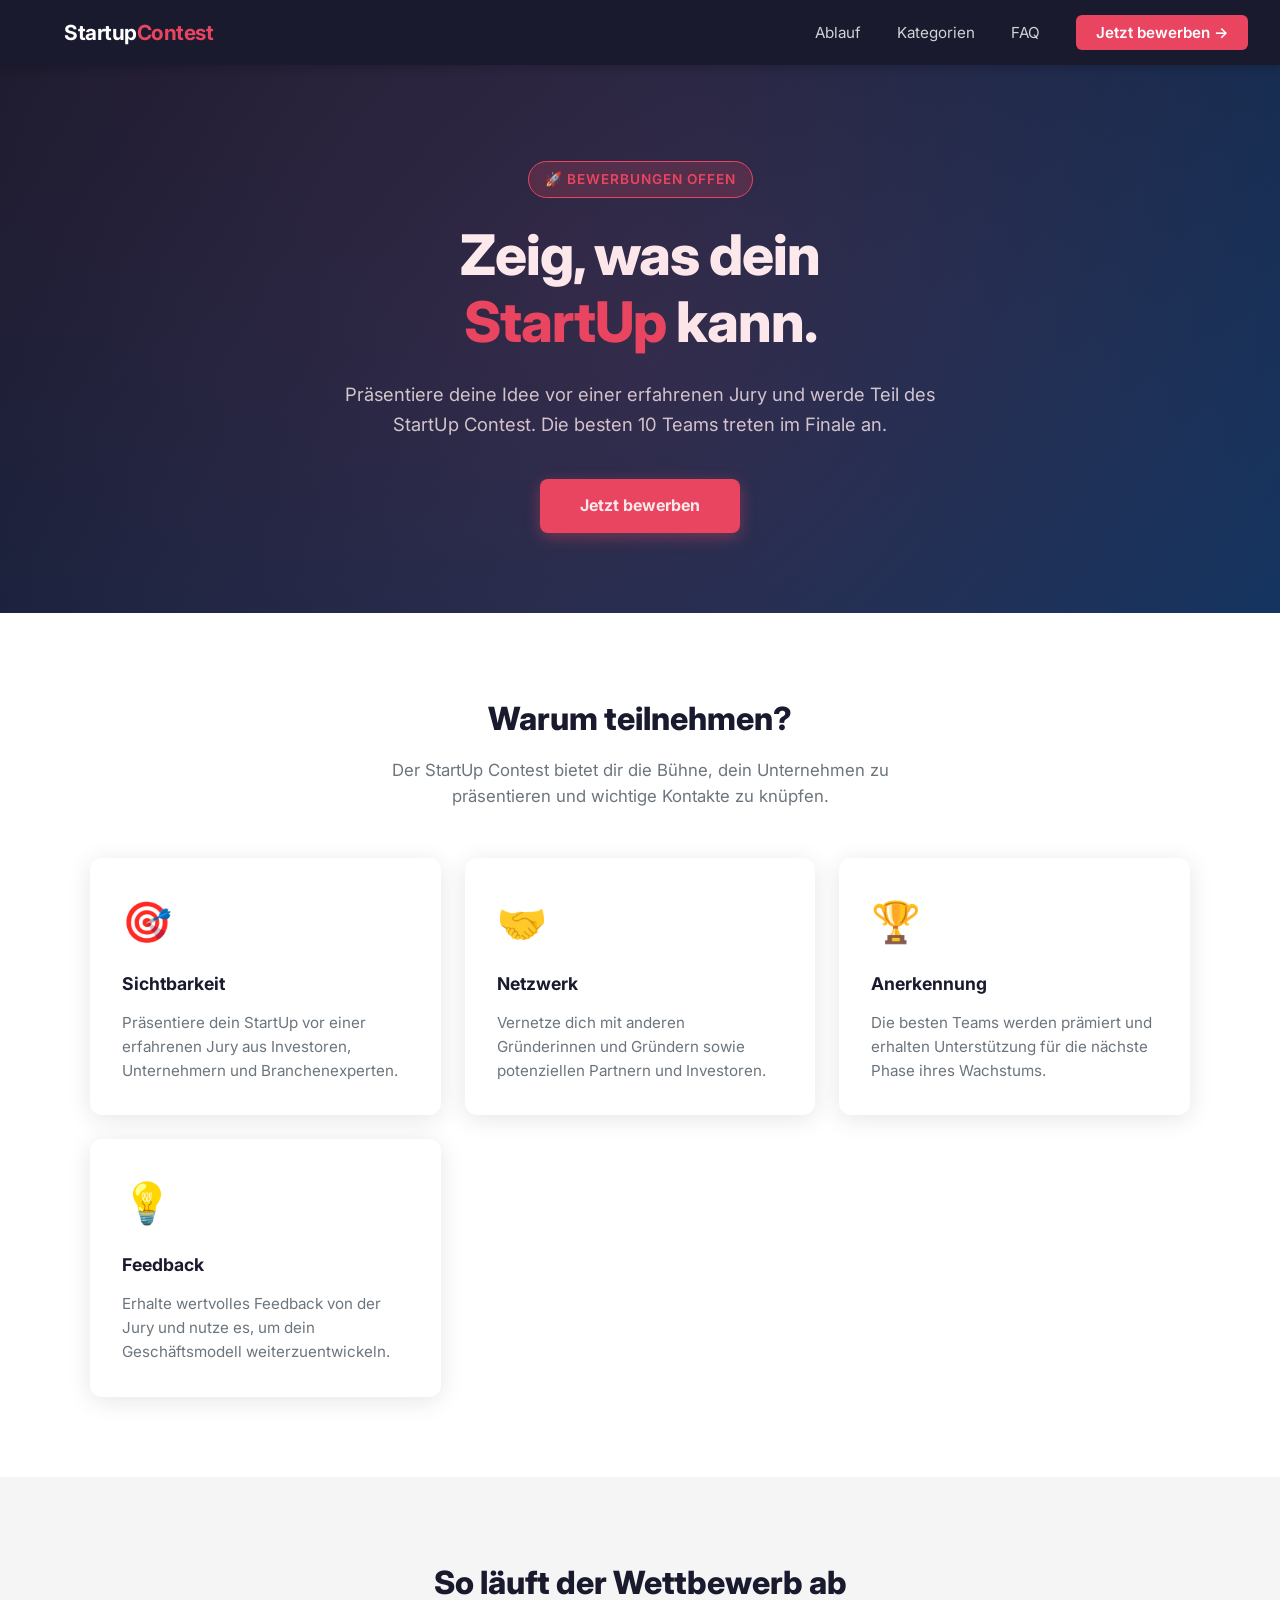
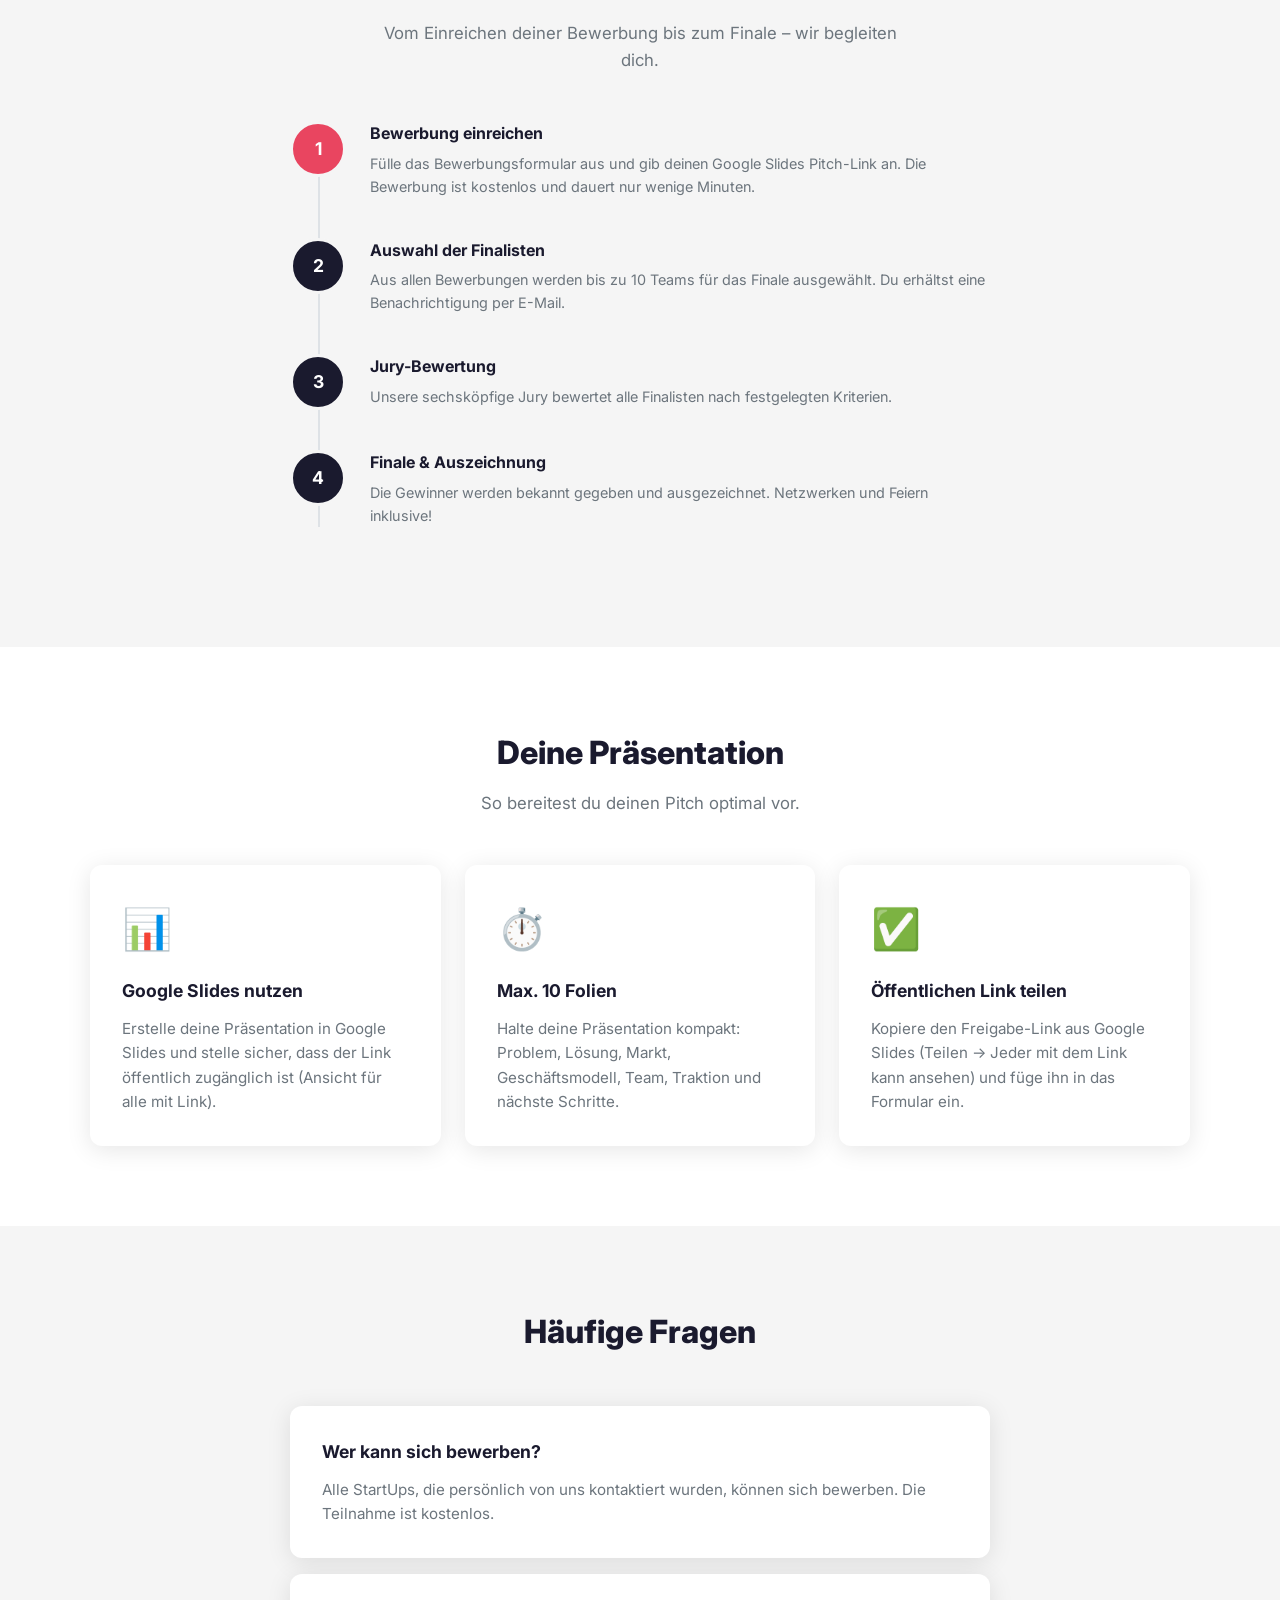
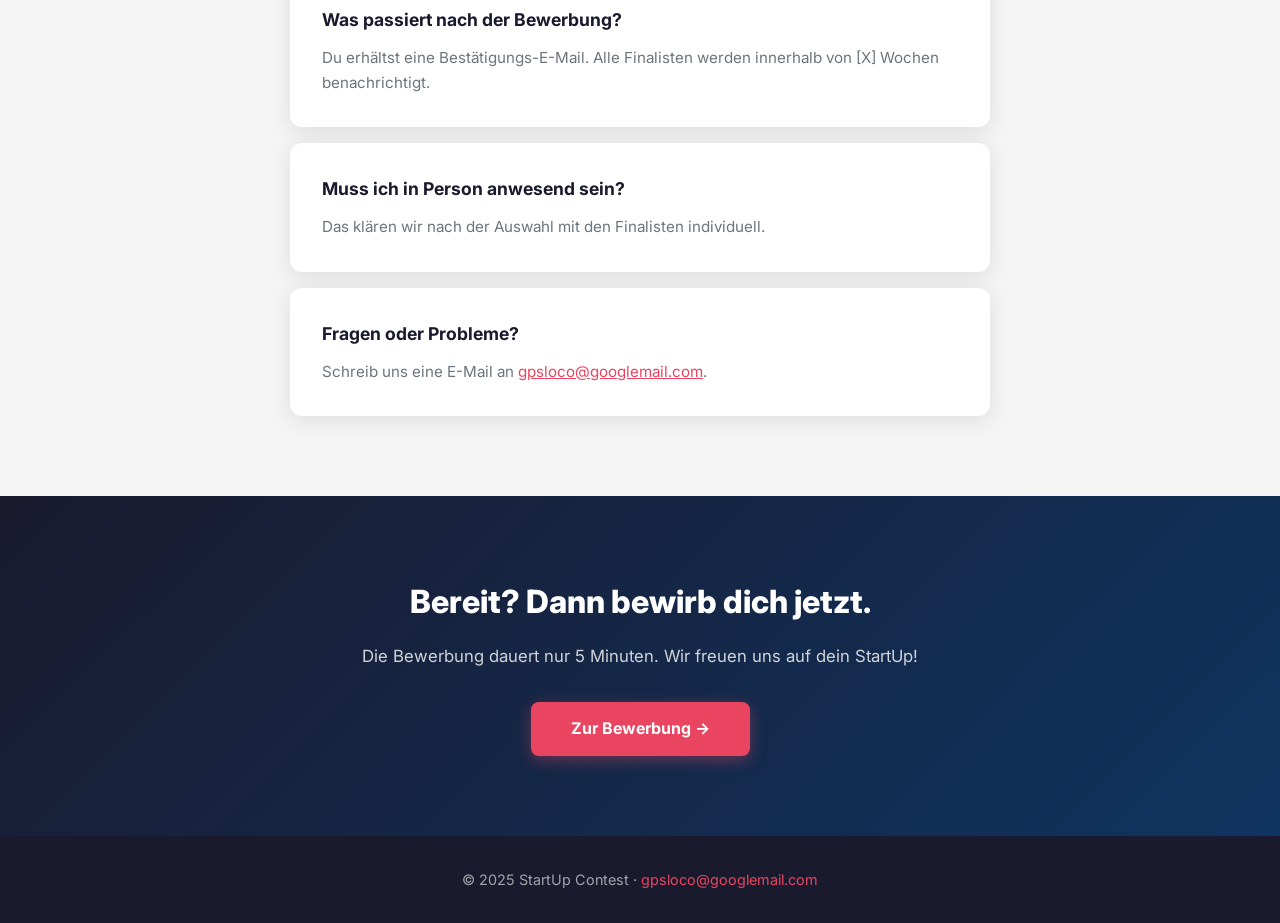
==== index.html @ a5f741df "Initial commit" ====
<!DOCTYPE html>
<html lang="de">
<head>
  <meta charset="UTF-8" />
  <meta name="viewport" content="width=device-width, initial-scale=1.0" />
  <title>StartUp Contest – Bewirb dich jetzt</title>
  <link rel="stylesheet" href="css/style.css" />
  <link rel="preconnect" href="https://fonts.googleapis.com" />
  <link href="https://fonts.googleapis.com/css2?family=Inter:wght@400;600;700;800&display=swap" rel="stylesheet" />
</head>
<body>

  <!-- Navigation -->
  <nav>
    <a href="index.html" class="logo">Startup<span>Contest</span></a>
    <div class="nav-links">
      <a href="#ablauf">Ablauf</a>
      <a href="#kriterien">Kategorien</a>
      <a href="#faq">FAQ</a>
      <a href="register.html" class="btn-nav">Jetzt bewerben →</a>
    </div>
  </nav>

  <!-- Hero -->
  <section class="hero">
    <div class="hero-badge">🚀 Bewerbungen offen</div>
    <h1>Zeig, was dein<br/><span>StartUp</span> kann.</h1>
    <p>Präsentiere deine Idee vor einer erfahrenen Jury und werde Teil des StartUp Contest. Die besten 10 Teams treten im Finale an.</p>
    <a href="register.html" class="btn-primary">Jetzt bewerben</a>
  </section>

  <!-- Was erwartet dich -->
  <section id="kriterien" style="background: var(--white);">
    <div class="container">
      <div class="section-title">
        <h2>Warum teilnehmen?</h2>
        <p>Der StartUp Contest bietet dir die Bühne, dein Unternehmen zu präsentieren und wichtige Kontakte zu knüpfen.</p>
      </div>
      <div class="cards">
        <div class="card">
          <div class="card-icon">🎯</div>
          <h3>Sichtbarkeit</h3>
          <p>Präsentiere dein StartUp vor einer erfahrenen Jury aus Investoren, Unternehmern und Branchenexperten.</p>
        </div>
        <div class="card">
          <div class="card-icon">🤝</div>
          <h3>Netzwerk</h3>
          <p>Vernetze dich mit anderen Gründerinnen und Gründern sowie potenziellen Partnern und Investoren.</p>
        </div>
        <div class="card">
          <div class="card-icon">🏆</div>
          <h3>Anerkennung</h3>
          <p>Die besten Teams werden prämiert und erhalten Unterstützung für die nächste Phase ihres Wachstums.</p>
        </div>
        <div class="card">
          <div class="card-icon">💡</div>
          <h3>Feedback</h3>
          <p>Erhalte wertvolles Feedback von der Jury und nutze es, um dein Geschäftsmodell weiterzuentwickeln.</p>
        </div>
      </div>
    </div>
  </section>

  <!-- Ablauf -->
  <section id="ablauf">
    <div class="container">
      <div class="section-title">
        <h2>So läuft der Wettbewerb ab</h2>
        <p>Vom Einreichen deiner Bewerbung bis zum Finale – wir begleiten dich.</p>
      </div>
      <div class="timeline">
        <div class="timeline-item">
          <div class="timeline-dot active">1</div>
          <div class="timeline-content">
            <h4>Bewerbung einreichen</h4>
            <p>Fülle das Bewerbungsformular aus und gib deinen Google Slides Pitch-Link an. Die Bewerbung ist kostenlos und dauert nur wenige Minuten.</p>
          </div>
        </div>
        <div class="timeline-item">
          <div class="timeline-dot">2</div>
          <div class="timeline-content">
            <h4>Auswahl der Finalisten</h4>
            <p>Aus allen Bewerbungen werden bis zu 10 Teams für das Finale ausgewählt. Du erhältst eine Benachrichtigung per E-Mail.</p>
          </div>
        </div>
        <div class="timeline-item">
          <div class="timeline-dot">3</div>
          <div class="timeline-content">
            <h4>Jury-Bewertung</h4>
            <p>Unsere sechsköpfige Jury bewertet alle Finalisten nach festgelegten Kriterien.</p>
          </div>
        </div>
        <div class="timeline-item">
          <div class="timeline-dot">4</div>
          <div class="timeline-content">
            <h4>Finale & Auszeichnung</h4>
            <p>Die Gewinner werden bekannt gegeben und ausgezeichnet. Netzwerken und Feiern inklusive!</p>
          </div>
        </div>
      </div>
    </div>
  </section>

  <!-- Präsentation Hinweis -->
  <section style="background: var(--white);">
    <div class="container">
      <div class="section-title">
        <h2>Deine Präsentation</h2>
        <p>So bereitest du deinen Pitch optimal vor.</p>
      </div>
      <div class="cards">
        <div class="card">
          <div class="card-icon">📊</div>
          <h3>Google Slides nutzen</h3>
          <p>Erstelle deine Präsentation in Google Slides und stelle sicher, dass der Link öffentlich zugänglich ist (Ansicht für alle mit Link).</p>
        </div>
        <div class="card">
          <div class="card-icon">⏱️</div>
          <h3>Max. 10 Folien</h3>
          <p>Halte deine Präsentation kompakt: Problem, Lösung, Markt, Geschäftsmodell, Team, Traktion und nächste Schritte.</p>
        </div>
        <div class="card">
          <div class="card-icon">✅</div>
          <h3>Öffentlichen Link teilen</h3>
          <p>Kopiere den Freigabe-Link aus Google Slides (Teilen → Jeder mit dem Link kann ansehen) und füge ihn in das Formular ein.</p>
        </div>
      </div>
    </div>
  </section>

  <!-- FAQ -->
  <section id="faq">
    <div class="container">
      <div class="section-title">
        <h2>Häufige Fragen</h2>
      </div>
      <div style="max-width: 700px; margin: 0 auto;">
        <div class="card" style="margin-bottom: 1rem;">
          <h3>Wer kann sich bewerben?</h3>
          <p style="margin-top: 0.5rem;">Alle StartUps, die persönlich von uns kontaktiert wurden, können sich bewerben. Die Teilnahme ist kostenlos.</p>
        </div>
        <div class="card" style="margin-bottom: 1rem;">
          <h3>Was passiert nach der Bewerbung?</h3>
          <p style="margin-top: 0.5rem;">Du erhältst eine Bestätigungs-E-Mail. Alle Finalisten werden innerhalb von [X] Wochen benachrichtigt.</p>
        </div>
        <div class="card" style="margin-bottom: 1rem;">
          <h3>Muss ich in Person anwesend sein?</h3>
          <p style="margin-top: 0.5rem;">Das klären wir nach der Auswahl mit den Finalisten individuell.</p>
        </div>
        <div class="card">
          <h3>Fragen oder Probleme?</h3>
          <p style="margin-top: 0.5rem;">Schreib uns eine E-Mail an <a href="mailto:gpsloco@googlemail.com" style="color: var(--accent);">gpsloco@googlemail.com</a>.</p>
        </div>
      </div>
    </div>
  </section>

  <!-- CTA -->
  <section class="cta-section">
    <div class="container">
      <h2>Bereit? Dann bewirb dich jetzt.</h2>
      <p>Die Bewerbung dauert nur 5 Minuten. Wir freuen uns auf dein StartUp!</p>
      <a href="register.html" class="btn-primary">Zur Bewerbung →</a>
    </div>
  </section>

  <!-- Footer -->
  <footer>
    <p>© 2025 StartUp Contest · <a href="mailto:gpsloco@googlemail.com">gpsloco@googlemail.com</a></p>
  </footer>

</body>
</html>
---- css/style.css ----
/* =============================================
   StartUp Contest – Global Styles
   ============================================= */

:root {
  --primary: #1a1a2e;
  --accent: #e94560;
  --accent2: #0f3460;
  --light: #f5f5f5;
  --white: #ffffff;
  --gray: #6c757d;
  --border: #dee2e6;
  --success: #28a745;
  --font: 'Inter', -apple-system, BlinkMacSystemFont, sans-serif;
  --radius: 12px;
  --shadow: 0 4px 24px rgba(0,0,0,0.10);
}

* { box-sizing: border-box; margin: 0; padding: 0; }

body {
  font-family: var(--font);
  background: var(--light);
  color: var(--primary);
  line-height: 1.6;
}

/* ── Navigation ── */
nav {
  background: var(--primary);
  padding: 1rem 2rem;
  display: flex;
  justify-content: space-between;
  align-items: center;
  position: sticky;
  top: 0;
  z-index: 100;
  box-shadow: 0 2px 10px rgba(0,0,0,0.2);
}

nav .logo {
  color: var(--white);
  font-size: 1.3rem;
  font-weight: 700;
  text-decoration: none;
  letter-spacing: -0.5px;
}

nav .logo span { color: var(--accent); }

nav a {
  color: rgba(255,255,255,0.8);
  text-decoration: none;
  margin-left: 2rem;
  font-size: 0.95rem;
  transition: color 0.2s;
}

nav a:hover { color: var(--accent); }

.btn-nav {
  background: var(--accent);
  color: var(--white) !important;
  padding: 0.5rem 1.25rem;
  border-radius: 6px;
  font-weight: 600;
}

.btn-nav:hover { background: #c73652; }

/* ── Hero ── */
.hero {
  background: linear-gradient(135deg, var(--primary) 0%, var(--accent2) 100%);
  color: var(--white);
  padding: 6rem 2rem 5rem;
  text-align: center;
  position: relative;
  overflow: hidden;
}

.hero::before {
  content: '';
  position: absolute;
  top: -50%;
  left: -50%;
  width: 200%;
  height: 200%;
  background: radial-gradient(circle, rgba(233,69,96,0.15) 0%, transparent 60%);
  pointer-events: none;
}

.hero-badge {
  display: inline-block;
  background: rgba(233,69,96,0.2);
  border: 1px solid var(--accent);
  color: var(--accent);
  padding: 0.4rem 1rem;
  border-radius: 20px;
  font-size: 0.85rem;
  font-weight: 600;
  letter-spacing: 1px;
  text-transform: uppercase;
  margin-bottom: 1.5rem;
}

.hero h1 {
  font-size: clamp(2rem, 5vw, 3.5rem);
  font-weight: 800;
  line-height: 1.2;
  margin-bottom: 1.5rem;
  letter-spacing: -1px;
}

.hero h1 span { color: var(--accent); }

.hero p {
  font-size: 1.15rem;
  color: rgba(255,255,255,0.8);
  max-width: 600px;
  margin: 0 auto 2.5rem;
}

.btn-primary {
  display: inline-block;
  background: var(--accent);
  color: var(--white);
  padding: 0.9rem 2.5rem;
  border-radius: 8px;
  text-decoration: none;
  font-weight: 700;
  font-size: 1rem;
  transition: all 0.2s;
  box-shadow: 0 4px 15px rgba(233,69,96,0.4);
}

.btn-primary:hover {
  transform: translateY(-2px);
  box-shadow: 0 6px 20px rgba(233,69,96,0.5);
}

/* ── Sections ── */
section { padding: 5rem 2rem; }

.container { max-width: 1100px; margin: 0 auto; }

.section-title {
  text-align: center;
  margin-bottom: 3rem;
}

.section-title h2 {
  font-size: 2rem;
  font-weight: 800;
  margin-bottom: 0.75rem;
}

.section-title p {
  color: var(--gray);
  font-size: 1.05rem;
  max-width: 550px;
  margin: 0 auto;
}

/* ── Info Cards ── */
.cards {
  display: grid;
  grid-template-columns: repeat(auto-fit, minmax(280px, 1fr));
  gap: 1.5rem;
}

.card {
  background: var(--white);
  border-radius: var(--radius);
  padding: 2rem;
  box-shadow: var(--shadow);
  transition: transform 0.2s;
}

.card:hover { transform: translateY(-4px); }

.card-icon {
  font-size: 2.5rem;
  margin-bottom: 1rem;
}

.card h3 {
  font-size: 1.1rem;
  font-weight: 700;
  margin-bottom: 0.75rem;
}

.card p { color: var(--gray); font-size: 0.95rem; }

/* ── Timeline ── */
.timeline {
  max-width: 700px;
  margin: 0 auto;
  position: relative;
}

.timeline::before {
  content: '';
  position: absolute;
  left: 28px;
  top: 0;
  bottom: 0;
  width: 2px;
  background: var(--border);
}

.timeline-item {
  display: flex;
  gap: 1.5rem;
  margin-bottom: 2.5rem;
  align-items: flex-start;
}

.timeline-dot {
  width: 56px;
  height: 56px;
  min-width: 56px;
  background: var(--primary);
  color: var(--white);
  border-radius: 50%;
  display: flex;
  align-items: center;
  justify-content: center;
  font-weight: 700;
  font-size: 1.1rem;
  position: relative;
  z-index: 1;
  border: 3px solid var(--light);
}

.timeline-dot.active { background: var(--accent); }

.timeline-content h4 { font-size: 1rem; font-weight: 700; margin-bottom: 0.3rem; }
.timeline-content p { color: var(--gray); font-size: 0.9rem; }

/* ── CTA Section ── */
.cta-section {
  background: linear-gradient(135deg, var(--primary) 0%, var(--accent2) 100%);
  color: var(--white);
  text-align: center;
}

.cta-section h2 { font-size: 2rem; font-weight: 800; margin-bottom: 1rem; }
.cta-section p { color: rgba(255,255,255,0.8); margin-bottom: 2rem; font-size: 1.05rem; }

/* ── Footer ── */
footer {
  background: var(--primary);
  color: rgba(255,255,255,0.6);
  text-align: center;
  padding: 2rem;
  font-size: 0.9rem;
}

footer a { color: var(--accent); text-decoration: none; }

/* ── Form Page ── */
.form-page {
  min-height: calc(100vh - 70px);
  display: flex;
  align-items: center;
  justify-content: center;
  padding: 3rem 1rem;
}

.form-card {
  background: var(--white);
  border-radius: var(--radius);
  box-shadow: var(--shadow);
  padding: 3rem;
  width: 100%;
  max-width: 680px;
}

.form-card h2 {
  font-size: 1.6rem;
  font-weight: 800;
  margin-bottom: 0.5rem;
}

.form-card .subtitle {
  color: var(--gray);
  margin-bottom: 2rem;
  font-size: 0.95rem;
}

.form-group {
  margin-bottom: 1.5rem;
}

.form-row {
  display: grid;
  grid-template-columns: 1fr 1fr;
  gap: 1rem;
}

label {
  display: block;
  font-size: 0.9rem;
  font-weight: 600;
  margin-bottom: 0.4rem;
  color: var(--primary);
}

label .required { color: var(--accent); }

input, textarea, select {
  width: 100%;
  padding: 0.75rem 1rem;
  border: 2px solid var(--border);
  border-radius: 8px;
  font-size: 0.95rem;
  font-family: var(--font);
  transition: border-color 0.2s;
  background: #fafafa;
}

input:focus, textarea:focus, select:focus {
  outline: none;
  border-color: var(--accent);
  background: var(--white);
}

textarea { resize: vertical; min-height: 80px; }

.form-hint {
  font-size: 0.8rem;
  color: var(--gray);
  margin-top: 0.3rem;
}

.btn-submit {
  width: 100%;
  background: var(--accent);
  color: var(--white);
  border: none;
  padding: 1rem;
  border-radius: 8px;
  font-size: 1rem;
  font-weight: 700;
  cursor: pointer;
  transition: all 0.2s;
  margin-top: 0.5rem;
}

.btn-submit:hover {
  background: #c73652;
  transform: translateY(-1px);
}

.btn-submit:disabled {
  background: var(--gray);
  cursor: not-allowed;
  transform: none;
}

.success-msg {
  display: none;
  background: #d4edda;
  border: 1px solid #c3e6cb;
  color: #155724;
  padding: 1.5rem;
  border-radius: 8px;
  text-align: center;
  margin-top: 1rem;
}

.success-msg h3 { margin-bottom: 0.5rem; }

.divider {
  border: none;
  border-top: 1px solid var(--border);
  margin: 2rem 0;
}

/* ── Responsive ── */
@media (max-width: 600px) {
  .form-row { grid-template-columns: 1fr; }
  .form-card { padding: 2rem 1.5rem; }
  nav .nav-links { display: none; }
}
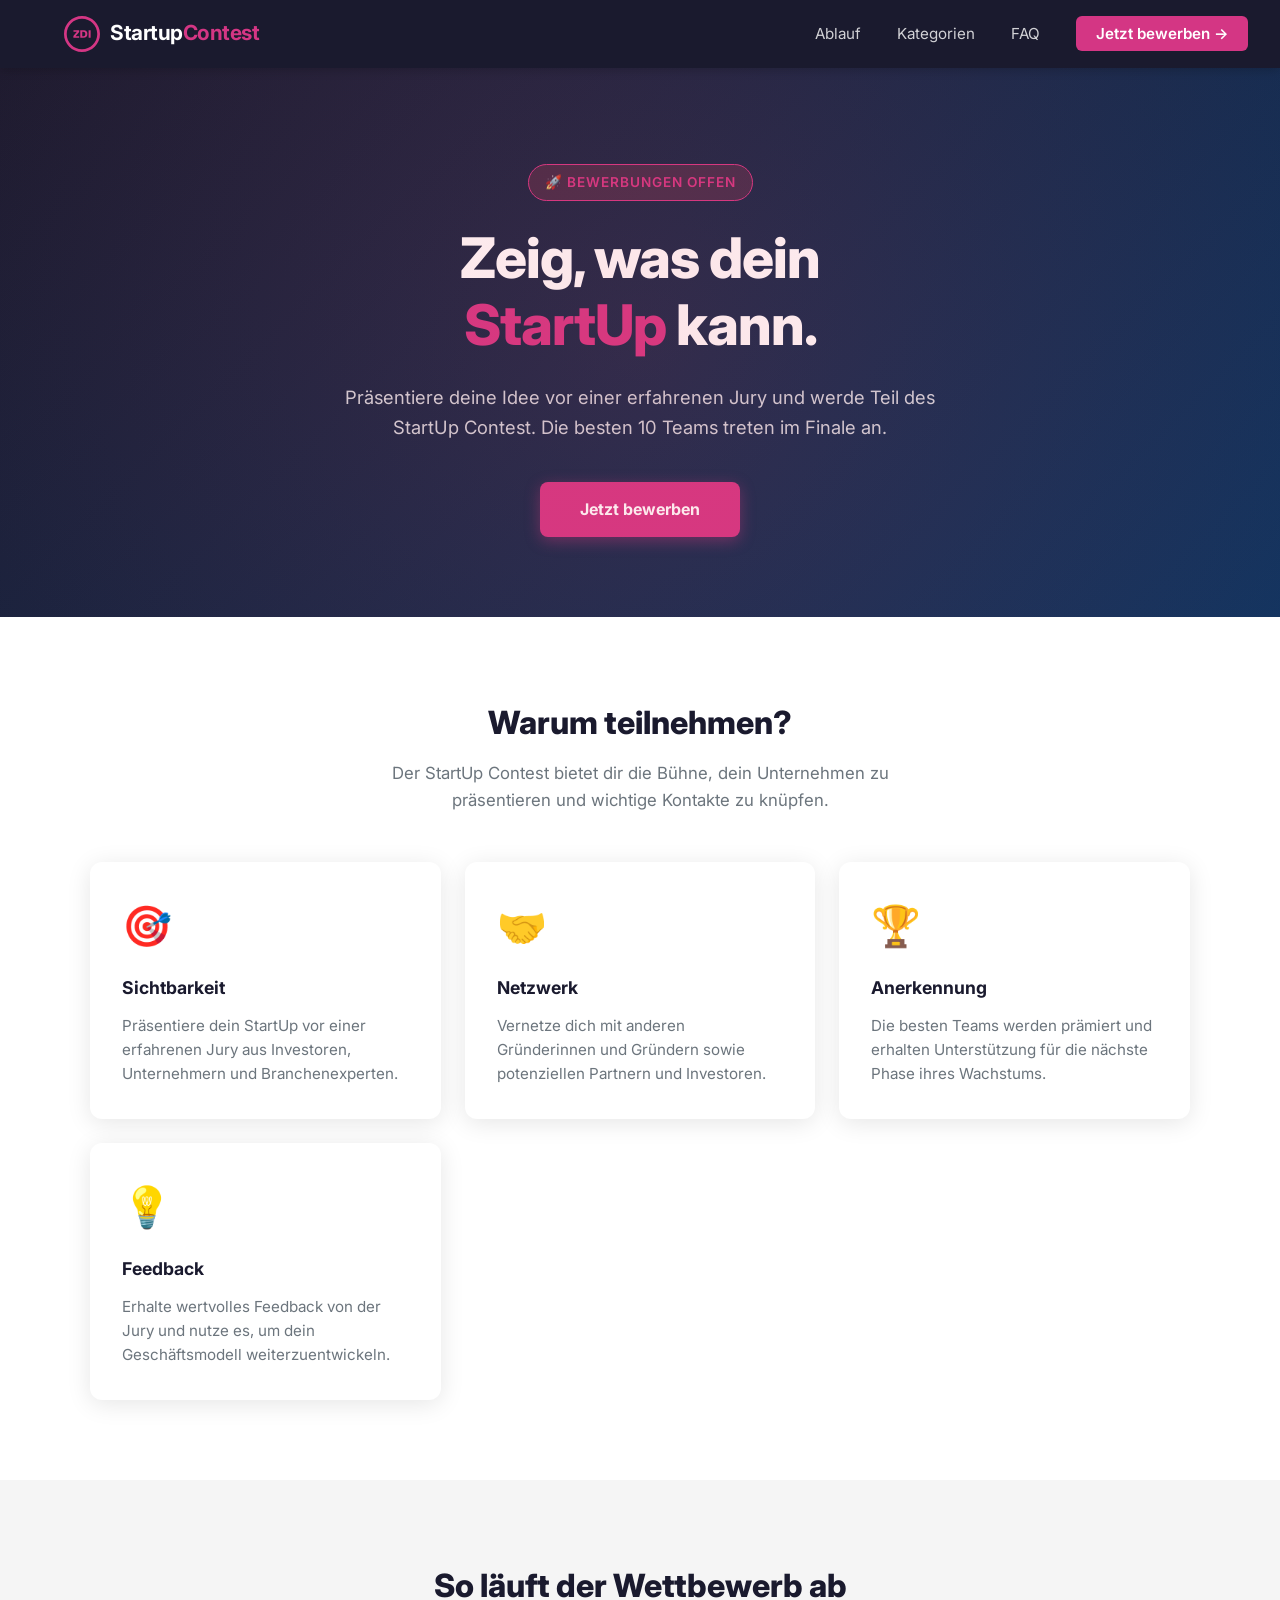
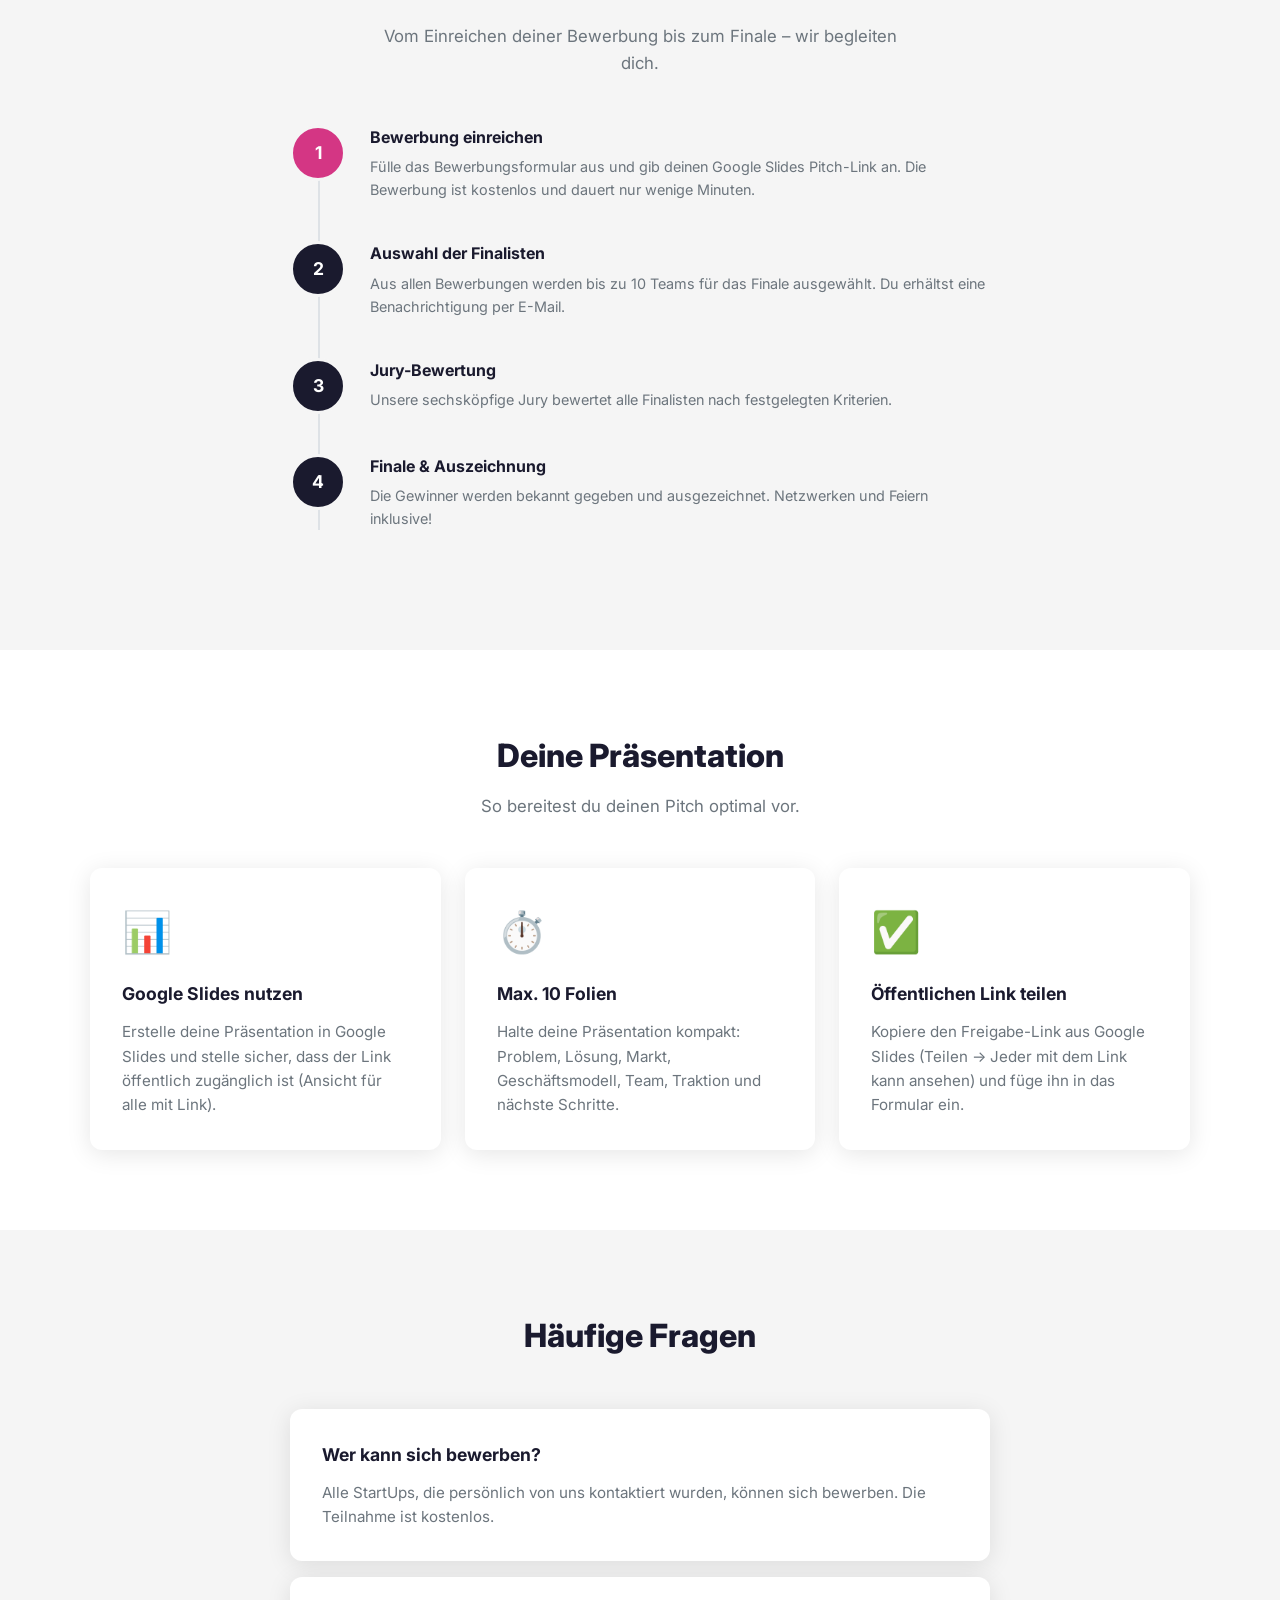
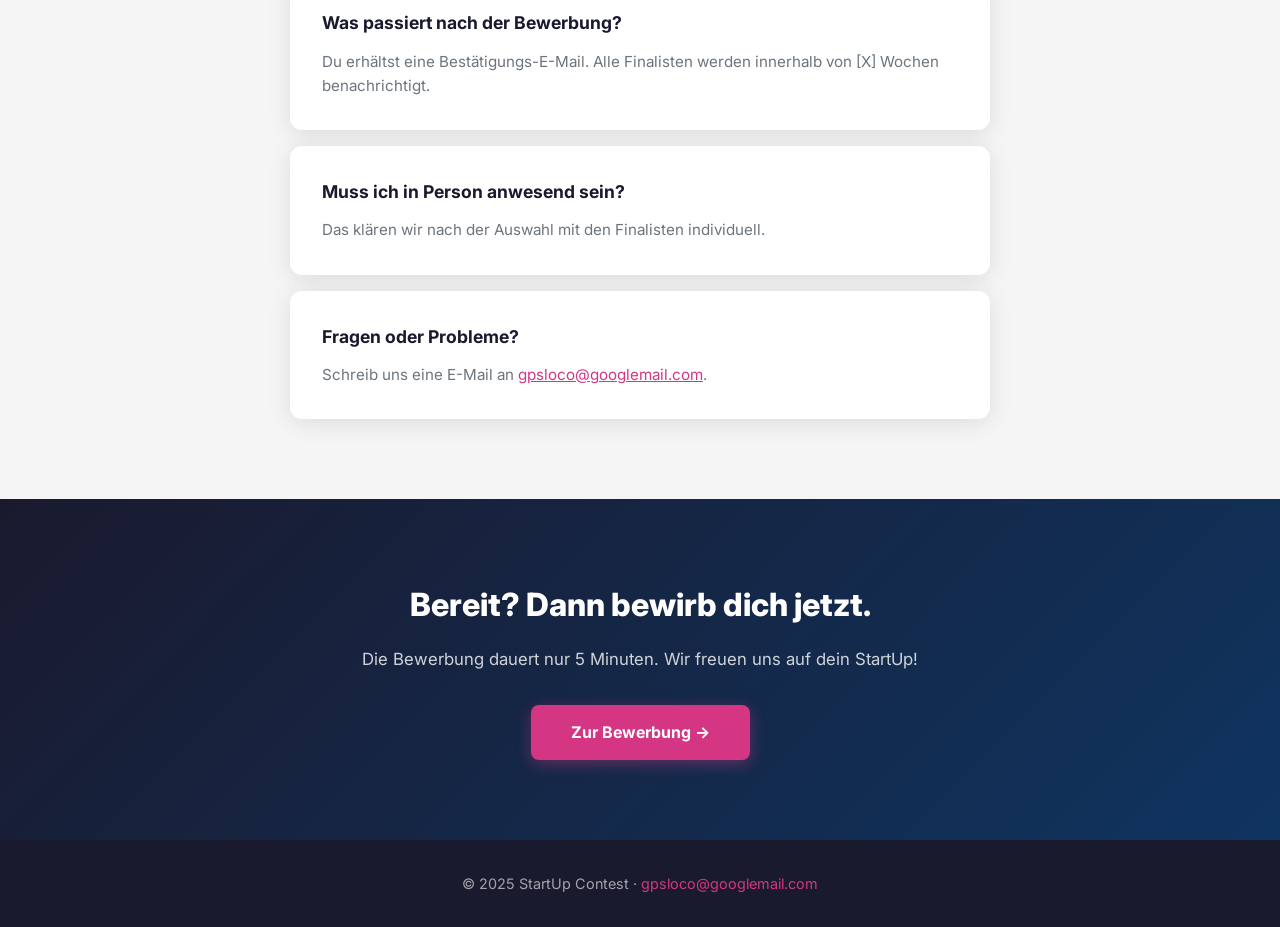
==== commit 82294991: "update logo" ====
--- a/index.html
+++ b/index.html
@@ -12,7 +12,9 @@
 
   <!-- Navigation -->
   <nav>
-    <a href="index.html" class="logo">Startup<span>Contest</span></a>
+    <a href="index.html" class="logo">
+      <img src="logo.svg" alt="ZDI Logo" style="height:36px; width:auto; vertical-align:middle; margin-right:10px;" />Startup<span>Contest</span>
+    </a>
     <div class="nav-links">
       <a href="#ablauf">Ablauf</a>
       <a href="#kriterien">Kategorien</a>
--- a/css/style.css
+++ b/css/style.css
@@ -4,7 +4,7 @@
 
 :root {
   --primary: #1a1a2e;
-  --accent: #e94560;
+  --accent: #D43684;
   --accent2: #0f3460;
   --light: #f5f5f5;
   --white: #ffffff;
@@ -130,12 +130,12 @@
   font-weight: 700;
   font-size: 1rem;
   transition: all 0.2s;
-  box-shadow: 0 4px 15px rgba(233,69,96,0.4);
+  box-shadow: 0 4px 15px rgba(212,54,132,0.4);
 }
 
 .btn-primary:hover {
   transform: translateY(-2px);
-  box-shadow: 0 6px 20px rgba(233,69,96,0.5);
+  box-shadow: 0 6px 20px rgba(212,54,132,0.5);
 }
 
 /* ── Sections ── */
